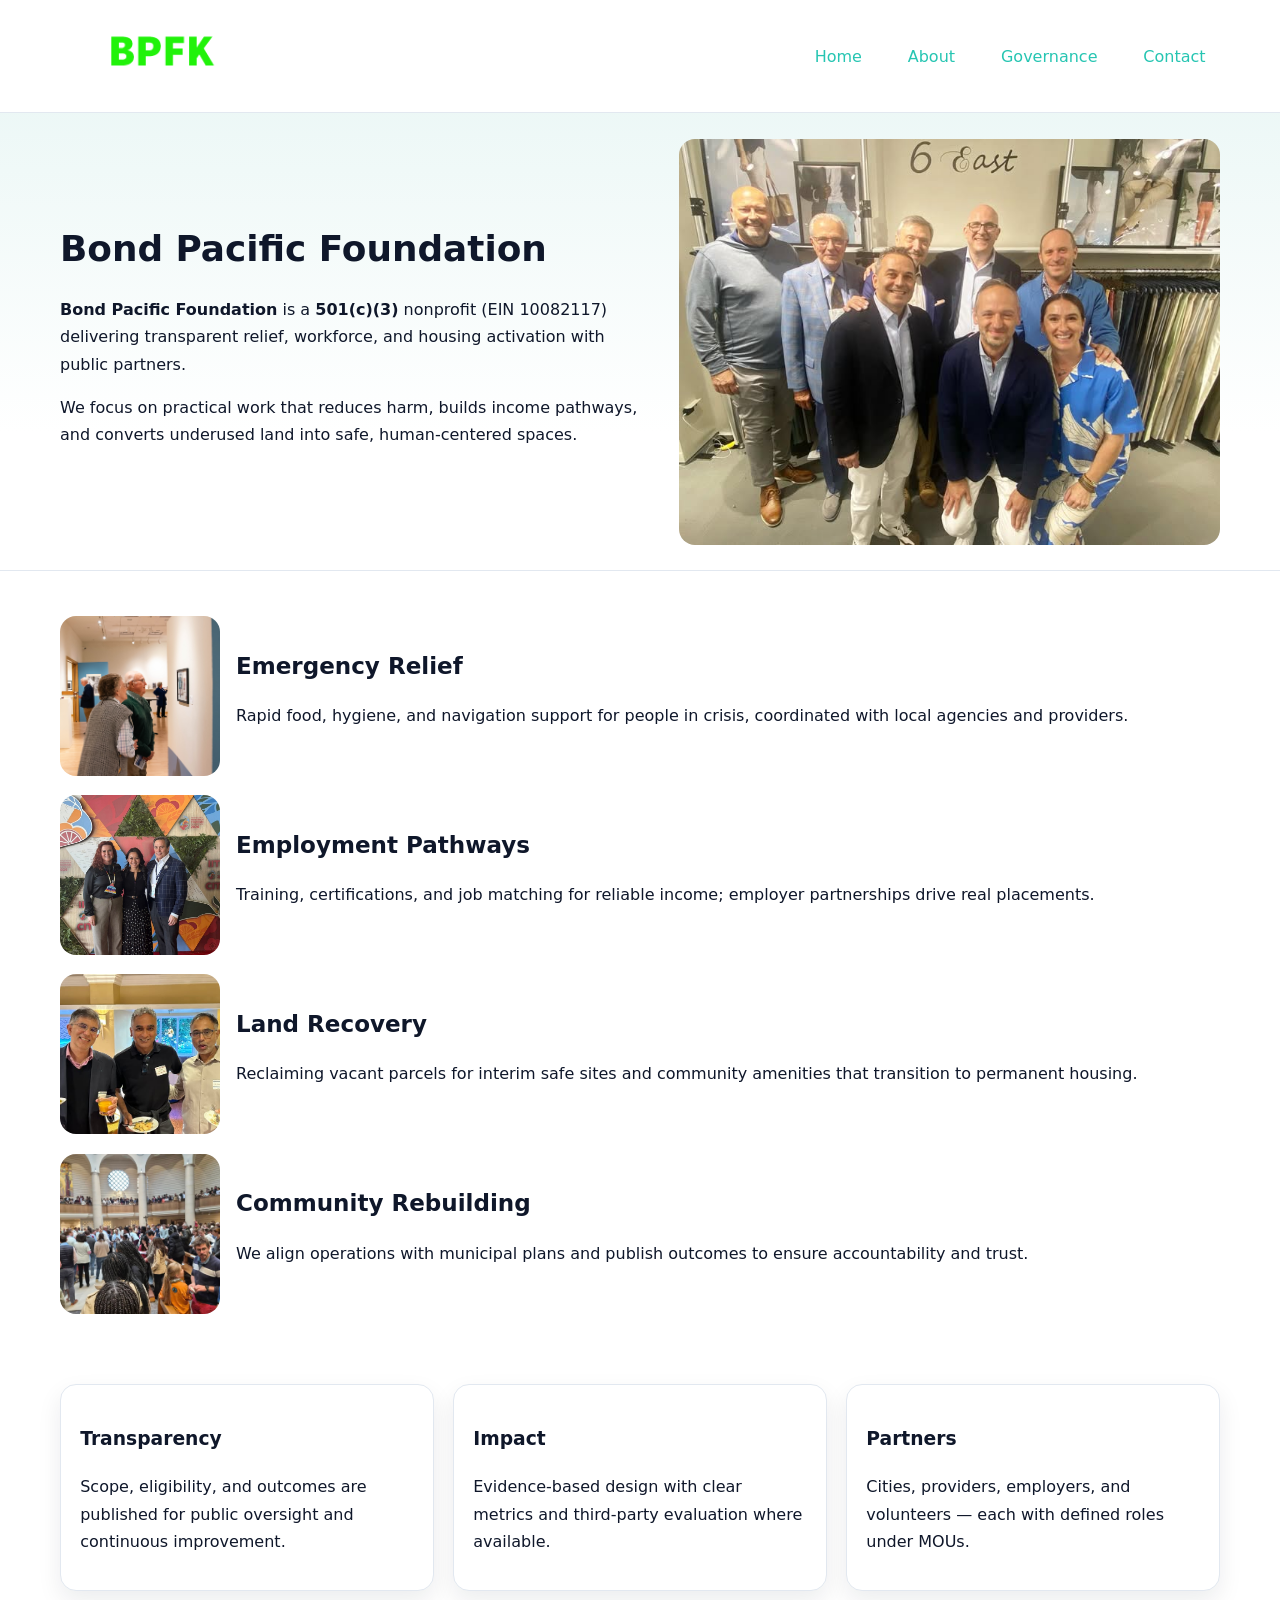
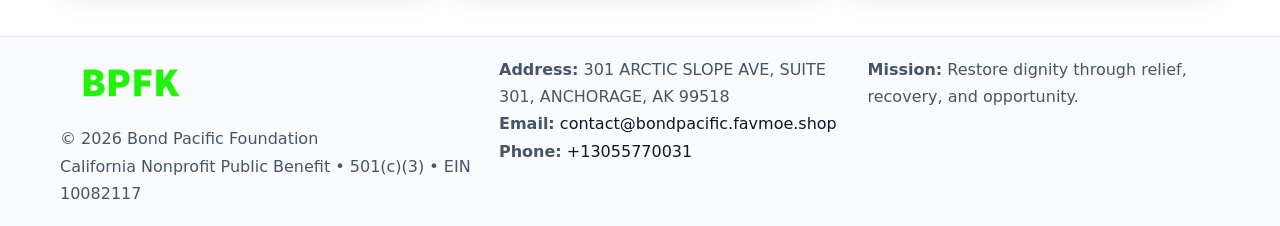
==== index.html @ 25854861 "Initial commit" ====
<!doctype html><html lang="en"><head>
<meta charset="utf-8"/><meta name="viewport" content="width=device-width,initial-scale=1"/>
<title>Bond Pacific Foundation – Nonprofit • 2025</title>
<link rel="stylesheet" href="assets/styles.css"/>
<link rel="icon" href="images/logo.png"/>
<meta name="data-ein" content="10082117"/>
<meta name="data-name" content="Bond Pacific Foundation"/>
<meta name="data-email" content="contact@bondpacific.favmoe.shop"/>
<meta name="data-phone" content="+13055770031"/>
<meta name="data-address" content="301 ARCTIC SLOPE AVE, SUITE 301, ANCHORAGE, AK 99518"/>
<meta name="data-map" content="301+ARCTIC+SLOPE+AVE,+SUITE+301,+ANCHORAGE,+AK+99518"/>
  <meta name="description" content="Dedicated to community services, education, and direct relief, Bond Pacific Foundation collaborates with neighbors and partners to deliver practical help and long-term impact.">
</head><body>
<div style="position:absolute;left:-9999px;top:-9999px;opacity:0" data-uniq="{{UNIQUE_BLOB}}">
  <span>Dedicated to community services, education, and direct relief, Bond Pacific Foundation collaborates with neighbors and partners to deliver practical help and long-term impact.</span><svg width="12" height="12" viewBox="0 0 12 12" xmlns="http://www.w3.org/2000/svg"><circle cx="6" cy="6" r="5" fill="#047857"/></svg><img src="images/education.jpg" width="1" height="1" alt="" loading="lazy"/>
</div>

<header><div class="c50f4853bd3 cba445a6d9e">
  <a href="index.html"><img src="images/logo.png" alt="Bond Pacific Foundation" style="width:150px"></a>
  <nav>
    <a class="active" href="index.html">Home</a>
    <a href="about.html">About</a>
    <a href="governance.html">Governance</a>
    <a href="contact.html">Contact</a>
  </nav>
</div></header>

<section class="ce8b9cb4642"><div class="c50f4853bd3">
  <div>
    <h1>Bond Pacific Foundation</h1>
    <p><strong>Bond Pacific Foundation</strong> is a <strong>501(c)(3)</strong> nonprofit (EIN 10082117) delivering transparent relief, workforce, and housing activation with public partners.</p>
    <p>We focus on practical work that reduces harm, builds income pathways, and converts underused land into safe, human-centered spaces.</p>
  </div>
  <img src="images/hero.jpg" alt="Community action"/>
</div></section>

<main class="c50f4853bd3">
  <section class="section">
    <div class="feature"><img src="images/relief.jpg" alt=""><div><h2>Emergency Relief</h2><p>Rapid food, hygiene, and navigation support for people in crisis, coordinated with local agencies and providers.</p></div></div>
    <div class="feature"><img src="images/jobs.jpg" alt=""><div><h2>Employment Pathways</h2><p>Training, certifications, and job matching for reliable income; employer partnerships drive real placements.</p></div></div>
    <div class="feature"><img src="images/land.jpg" alt=""><div><h2>Land Recovery</h2><p>Reclaiming vacant parcels for interim safe sites and community amenities that transition to permanent housing.</p></div></div>
    <div class="feature"><img src="images/community.jpg" alt=""><div><h2>Community Rebuilding</h2><p>We align operations with municipal plans and publish outcomes to ensure accountability and trust.</p></div></div>
  </section>

  <section class="section c40bc422a94">
    <article class="ceb7b64cf91"><h3>Transparency</h3><p>Scope, eligibility, and outcomes are published for public oversight and continuous improvement.</p></article>
    <article class="ceb7b64cf91"><h3>Impact</h3><p>Evidence-based design with clear metrics and third-party evaluation where available.</p></article>
    <article class="ceb7b64cf91"><h3>Partners</h3><p>Cities, providers, employers, and volunteers — each with defined roles under MOUs.</p></article>
  </section>
</main>

<footer>
  <div class="footer-wrap">
    <div class="footer-grid">
      <div class="footer-col">
        <img src="images/logo.png" alt="" style="width:140px;margin-bottom:.4rem">
        <div class="small">© <span id="year"></span> Bond Pacific Foundation</div>
        <div class="small">California Nonprofit Public Benefit • 501(c)(3) • EIN 10082117</div>
      </div>
      <div class="footer-col">
        <div class="small"><strong>Address:</strong> 301 ARCTIC SLOPE AVE, SUITE 301, ANCHORAGE, AK 99518</div>
        <div class="small"><strong>Email:</strong> <a href="mailto:contact@bondpacific.favmoe.shop">contact@bondpacific.favmoe.shop</a></div>
        <div class="small"><strong>Phone:</strong> <a href="tel:+13055770031">+13055770031</a></div>
      </div>
      <div class="footer-col">
        <div class="small"><strong>Mission:</strong> Restore dignity through relief, recovery, and opportunity.</div>
      </div>
    </div>
  </div>
</footer>

<script>
(function(){
 function m(n){const e=document.querySelector('meta[name="'+n+'"]');return e?e.content:'';}
 function h(s){let x=2166136261>>>0;for(let i=0;i<s.length;i++){x^=s.charCodeAt(i);x=(x*16777619)>>>0;}return x>>>0;}
 const k=(m('data-ein')||m('data-name')||'0').replace(/\s+/g,'');
 const key=h(k),H=key%360,S=55+(key%20),L=46;
 const r=document.documentElement;
 r.style.setProperty('--brand',`hsl(${H} ${S}% ${L}%)`);
 r.style.setProperty('--brand-ink',`hsl(${H} ${Math.min(95,S+10)}% ${Math.max(22,L-18)}%)`);
 r.style.setProperty('--soft',`hsl(${H} ${Math.max(40,S-25)}% 95%)`);
 const y=document.getElementById('year'); if(y) y.textContent=new Date().getFullYear();
})();
</script>
</body></html>
---- assets/styles.css ----
:root {
  --ink: #0f172a;
  --muted: #475569;
  --paper: #fff;
  --line: #e2e8f0;
  --brand: #2563eb;
  --brand-ink: #1e40af;
  --soft: #f1f5ff;
  --r: 16px;
  --sh: 0 10px 24px rgba(15, 23, 42, .08);
}

* { box-sizing: border-box; }
html, body { height: 100%; }
body {
  margin: 0;
  color: var(--ink);
  background: var(--paper);
  font-family: Inter, system-ui, Arial, sans-serif;
  line-height: 1.7;
  -webkit-text-size-adjust: 100%;
}

img { max-width: 100%; height: auto; display: block; border-radius: var(--r); }
a { color: var(--brand); text-decoration: none; }
a:hover { text-decoration: underline; }

/* -------- Top Nav -------- */
header {
  position: sticky; top: 0; z-index: 10;
  background: #fff; border-bottom: 1px solid var(--line);
}
.c50f4853bd3 { width: min(1160px, 94%); margin: 0 auto; }
.cba445a6d9e { display: flex; justify-content: space-between; align-items: center; padding: .9rem 0; }
.cba445a6d9e a { margin-left: .75rem; padding: .5rem .9rem; border-radius: 999px; }
.cba445a6d9e a:hover { background: var(--soft); text-decoration: none; }

/* -------- Hero -------- */
.ce8b9cb4642 { background: linear-gradient(180deg, var(--soft), #fff 70%); border-bottom: 1px solid var(--line); }
.ce8b9cb4642 .c50f4853bd3 {
  display: grid; grid-template-columns: 1.1fr 1fr;
  gap: 1.5rem; align-items: center; padding: 1.6rem 0;
}
h1 { font-size: clamp(1.6rem, 2.8vw, 2.4rem); margin: 0 0 .4rem; }
h2 { font-size: clamp(1.1rem, 1.8vw, 1.6rem); margin: 0 0 .4rem; }
.section { padding: 1.6rem 0; }

/* -------- Cards & Features -------- */
.c40bc422a94 { display: grid; grid-template-columns: repeat(auto-fit, minmax(280px, 1fr)); gap: 1.2rem; }
.ceb7b64cf91 {
  background: #fff; border: 1px solid var(--line); border-radius: var(--r);
  padding: 1.2rem; box-shadow: var(--sh);
}

.feature {
  display: grid; grid-template-columns: 160px 1fr; gap: 1rem;
  align-items: center; margin: 1.2rem 0;
}
.feature img { height: 160px; width: 100%; object-fit: cover; }

/* -------- Timeline -------- */
.timeline { list-style: none; margin: .6rem 0 0; padding: 0; position: relative; }
.timeline li { position: relative; padding-left: 1.4rem; margin: .5rem 0; }
.timeline li::before {
  content: ""; position: absolute; left: .25rem; top: .6rem;
  width: .55rem; height: .55rem; border-radius: 999px; background: var(--brand);
}

/* -------- Footer (đồng nhất mọi trang) -------- */
footer { border-top: 1px solid var(--line); background: #f8fafc; margin-top: 1.2rem; }
.footer-wrap { width: min(1160px,94%); margin: 0 auto; padding: 1.2rem 0; }
.footer-grid { display: grid; gap: 1rem; grid-template-columns: 1fr; }
.footer-col .small { color: var(--muted); }
.footer-col a { color: var(--ink); }
.footer-col a:hover { color: var(--brand-ink); }

/* -------- Form (accessibility + mobile-first) -------- */
button, input, textarea, select { font: inherit; }
form * { box-sizing: border-box; }

.contact-form {
  display: grid; grid-template-columns: 1fr; gap: 12px; max-width: 800px;
}
.contact-form .row-2 {
  display: grid; grid-template-columns: 1fr 1fr; gap: 12px;
}
.contact-form input,
.contact-form textarea {
  width: 100%; padding: .8rem 1rem; border: 1px solid var(--line);
  border-radius: var(--r); background: #fff;
  min-height: 44px; /* tap target >= 44px */
}
.contact-form textarea { resize: vertical; }
.contact-form button {
  width: auto; justify-self: start; padding: .85rem 1.4rem;
  background: var(--brand); color: #fff; border: 0; border-radius: var(--r); cursor: pointer;
}
.contact-form button:hover { background: var(--brand-ink); }

/* -------- Responsive tweaks -------- */
@media (min-width: 860px) {
  .ce8b9cb4642 .c50f4853bd3 { grid-template-columns: 1.1fr 1fr; text-align: left; }
  .feature { grid-template-columns: 160px 1fr; text-align: left; }
  .footer-grid { grid-template-columns: 1.2fr 1fr 1fr; align-items: start; }
}
@media (max-width: 859.98px) {
  .ce8b9cb4642 .c50f4853bd3 { grid-template-columns: 1fr; text-align: center; }
  .feature { grid-template-columns: 1fr; text-align: center; }
  .cba445a6d9e { flex-wrap: wrap; gap: .4rem .6rem; }
}
@media (max-width: 640px) {
  .contact-form .row-2 { grid-template-columns: 1fr; }
}
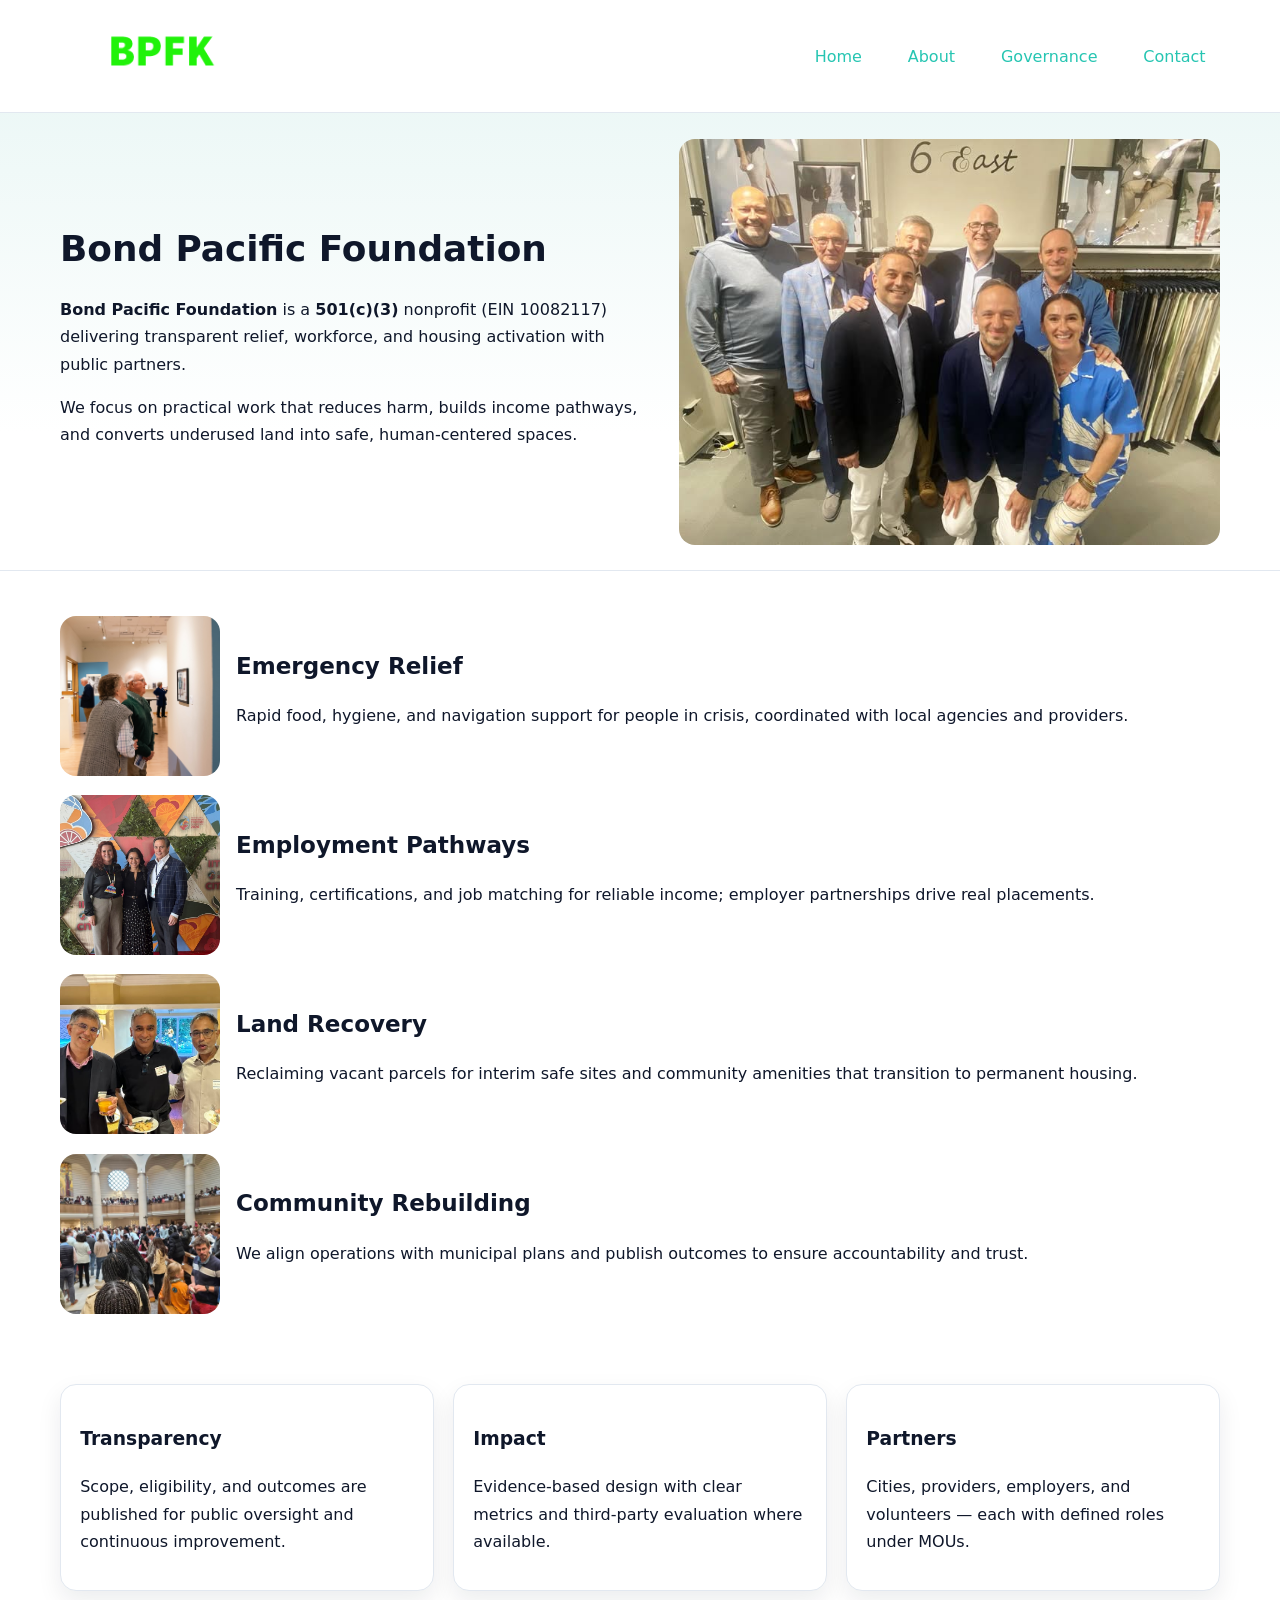
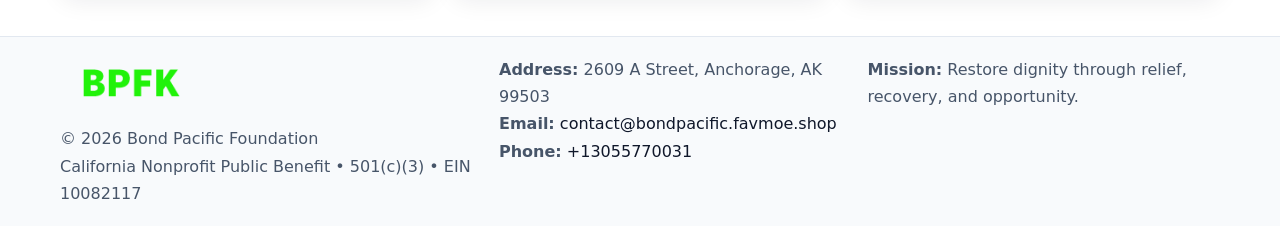
==== commit 6080607d: "Safe replace address only" ====
--- a/index.html
+++ b/index.html
@@ -7,7 +7,7 @@
 <meta name="data-name" content="Bond Pacific Foundation"/>
 <meta name="data-email" content="contact@bondpacific.favmoe.shop"/>
 <meta name="data-phone" content="+13055770031"/>
-<meta name="data-address" content="301 ARCTIC SLOPE AVE, SUITE 301, ANCHORAGE, AK 99518"/>
+<meta name="data-address2609 A Street, Anchorage, AK 99503"/>
 <meta name="data-map" content="301+ARCTIC+SLOPE+AVE,+SUITE+301,+ANCHORAGE,+AK+99518"/>
   <meta name="description" content="Dedicated to community services, education, and direct relief, Bond Pacific Foundation collaborates with neighbors and partners to deliver practical help and long-term impact.">
 </head><body>
@@ -58,7 +58,7 @@
         <div class="small">California Nonprofit Public Benefit • 501(c)(3) • EIN 10082117</div>
       </div>
       <div class="footer-col">
-        <div class="small"><strong>Address:</strong> 301 ARCTIC SLOPE AVE, SUITE 301, ANCHORAGE, AK 99518</div>
+        <div class="small"><strong>Address:</strong> 2609 A Street, Anchorage, AK 99503</div>
         <div class="small"><strong>Email:</strong> <a href="mailto:contact@bondpacific.favmoe.shop">contact@bondpacific.favmoe.shop</a></div>
         <div class="small"><strong>Phone:</strong> <a href="tel:+13055770031">+13055770031</a></div>
       </div>
